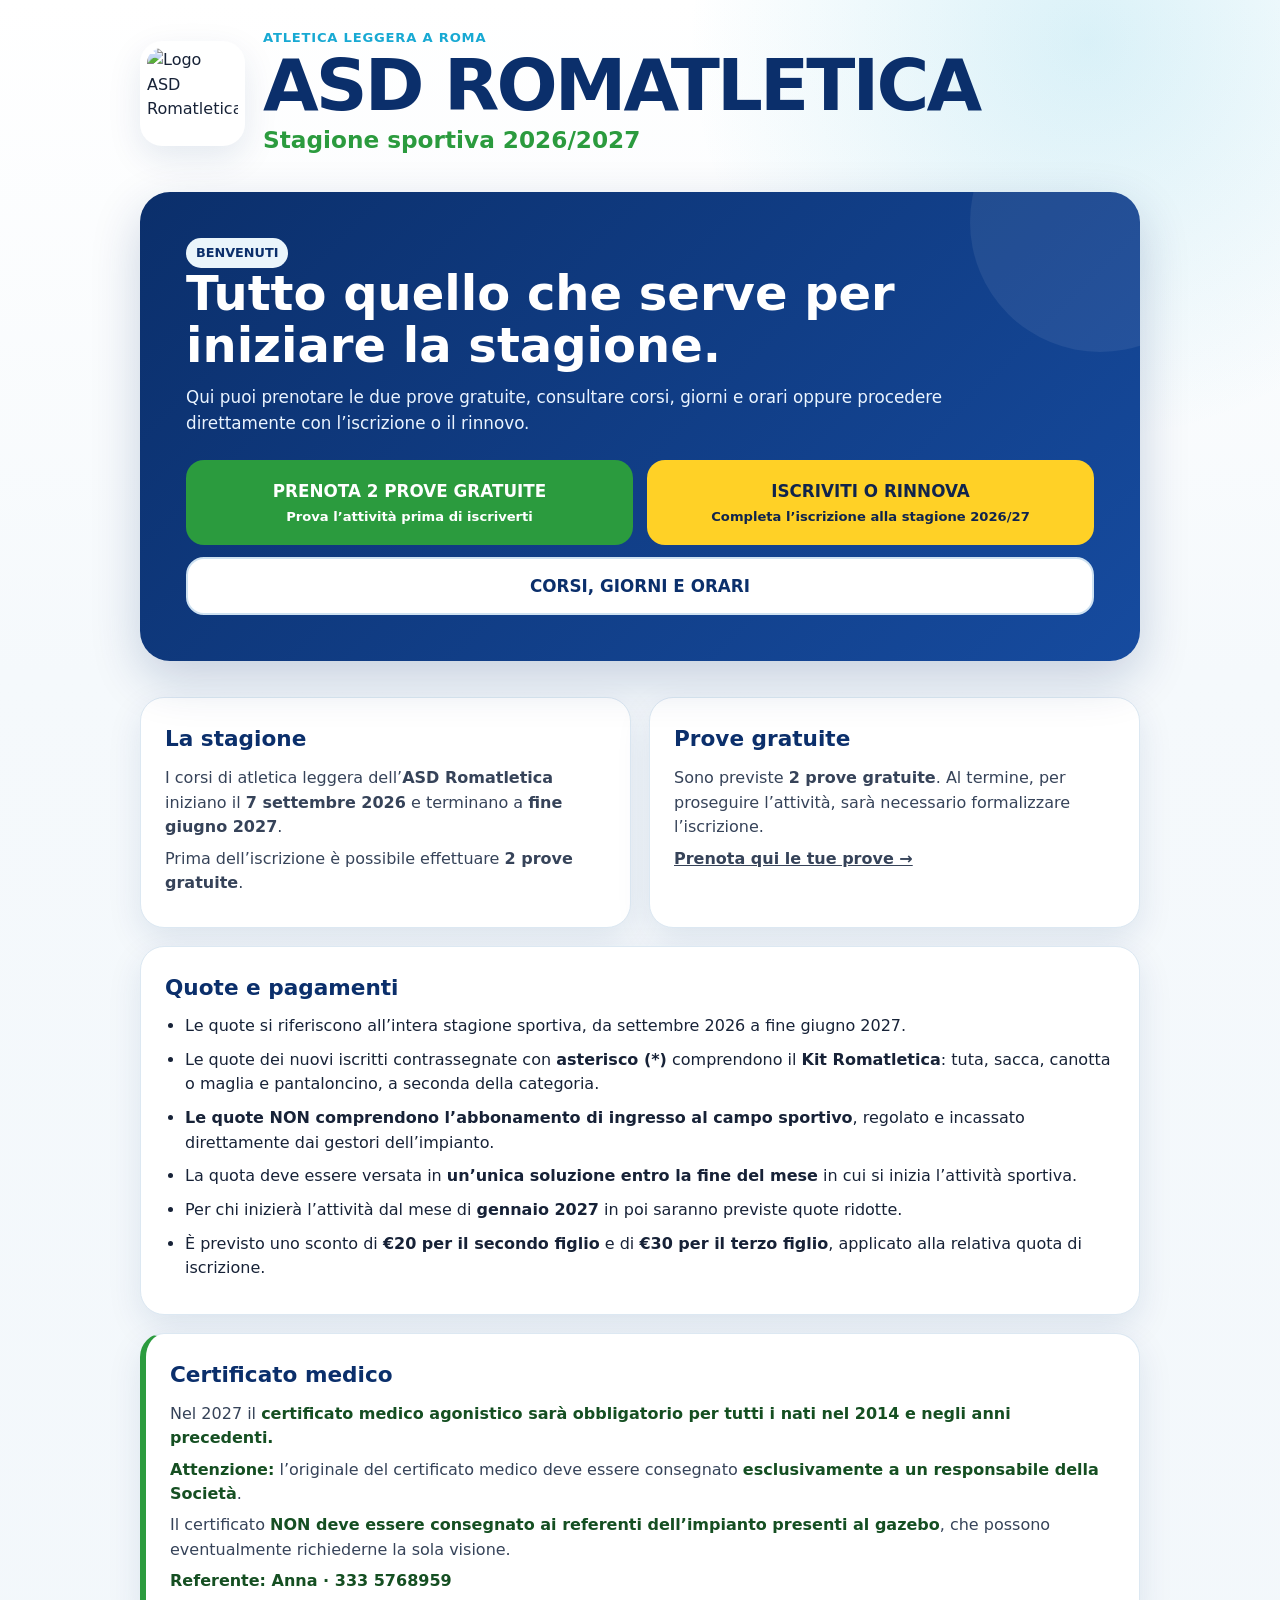
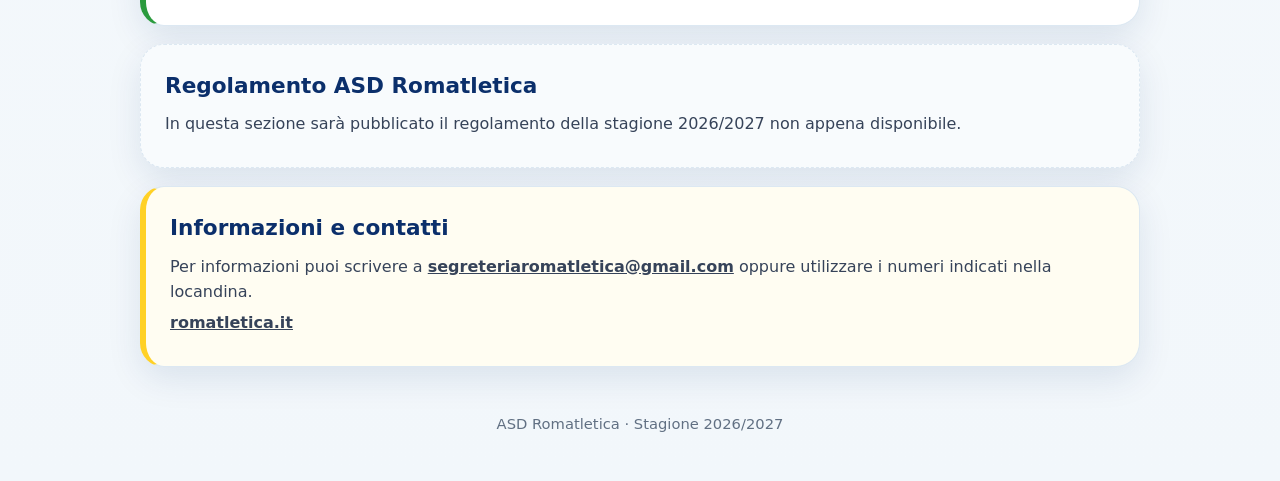
==== benvenuto/index.html @ 59a80143 "Aggiunge hub benvenuto Romatletica 2026-27" ====
<!doctype html>
<html lang="it">
<head>
<meta charset="utf-8">
<meta name="viewport" content="width=device-width,initial-scale=1">
<meta name="theme-color" content="#0b2f6b">
<meta name="description" content="ASD Romatletica - corsi di atletica leggera, prove gratuite, iscrizioni e informazioni per la stagione 2026/2027.">
<title>ASD Romatletica | Stagione 2026/2027</title>
<style>
:root{--blu:#0b2f6b;--blu2:#164b9f;--azz:#18a9d3;--verde:#2b9b3e;--giallo:#ffd126;--txt:#172237;--muted:#617083;--bg:#f2f7fb;--bordo:#dce8f2;--ombra:0 12px 34px rgba(11,47,107,.10)}*{box-sizing:border-box}html{scroll-behavior:smooth}body{margin:0;font-family:Inter,ui-sans-serif,system-ui,-apple-system,BlinkMacSystemFont,"Segoe UI",sans-serif;color:var(--txt);background:radial-gradient(circle at 85% 2%,rgba(24,169,211,.16),transparent 25rem),linear-gradient(180deg,#fff 0,#f5f9fc 42rem,var(--bg) 100%);line-height:1.55}a{color:inherit}.wrap{width:min(100% - 32px,1000px);margin:auto}header{padding:28px 0 12px}.brand{display:flex;gap:18px;align-items:center}.brand img{width:105px;height:105px;object-fit:contain;background:#fff;border-radius:22px;padding:7px;box-shadow:var(--ombra)}.eyebrow{font-weight:850;color:var(--azz);letter-spacing:.06em;text-transform:uppercase;font-size:.82rem}h1{font-size:clamp(2rem,7vw,4.5rem);line-height:.95;margin:.18rem 0;color:var(--blu);letter-spacing:-.04em}.season{font-size:clamp(1.05rem,3vw,1.45rem);font-weight:800;color:var(--verde)}.hero{padding:22px 0 18px}.hero-card{background:linear-gradient(135deg,var(--blu),var(--blu2));color:#fff;border-radius:30px;padding:clamp(24px,5vw,46px);box-shadow:0 18px 50px rgba(11,47,107,.20);overflow:hidden;position:relative}.hero-card:after{content:"";position:absolute;width:260px;height:260px;border-radius:50%;right:-90px;top:-100px;background:rgba(255,255,255,.07)}.hero h2{font-size:clamp(1.75rem,5vw,3rem);line-height:1.08;margin:0 0 12px}.hero p{max-width:760px;margin:0;font-size:1.05rem;color:#eaf4ff}.actions{display:grid;grid-template-columns:1fr 1fr;gap:14px;margin-top:24px}.btn{display:block;text-decoration:none;border-radius:18px;padding:18px 20px;font-weight:900;text-align:center;font-size:1.05rem;transition:.15s transform}.btn:hover{transform:translateY(-2px)}.btn small{display:block;font-weight:600;font-size:.82rem;margin-top:3px}.prova{background:var(--verde);color:#fff}.iscr{background:var(--giallo);color:#10244c}.info{background:#fff;color:var(--blu);border:2px solid #cfe2f1}.secondary{display:flex;gap:10px;flex-wrap:wrap;margin-top:12px}.secondary .btn{flex:1;min-width:240px;padding:14px}section{padding:18px 0}.grid{display:grid;grid-template-columns:1fr 1fr;gap:18px}.card{background:#fff;border:1px solid var(--bordo);border-radius:24px;padding:24px;box-shadow:var(--ombra)}.card h3{color:var(--blu);font-size:1.35rem;margin:0 0 10px}.card p{margin:.4rem 0;color:#364359}.card ul{margin:.6rem 0 0;padding-left:1.25rem}.card li{margin:.55rem 0}.wide{grid-column:1/-1}.notice{border-left:6px solid var(--giallo);background:#fffdf2}.medical{border-left:6px solid var(--verde)}.medical strong{color:#154f22}.future{border-style:dashed;background:#f8fbfd}.pill{display:inline-block;padding:5px 10px;border-radius:999px;background:#eaf5fb;color:var(--blu);font-weight:800;font-size:.8rem}footer{padding:28px 0 45px;color:var(--muted);text-align:center;font-size:.92rem}footer a{color:var(--blu);font-weight:750}@media(max-width:720px){header{padding-top:18px}.brand{align-items:flex-start}.brand img{width:82px;height:82px;border-radius:18px}.actions,.grid{grid-template-columns:1fr}.wide{grid-column:auto}.hero-card{border-radius:24px}}
</style>
</head>
<body>
<header class="wrap"><div class="brand"><img src="../logo.png" alt="Logo ASD Romatletica"><div><div class="eyebrow">Atletica leggera a Roma</div><h1>ASD ROMATLETICA</h1><div class="season">Stagione sportiva 2026/2027</div></div></div></header>
<main>
<section class="hero"><div class="wrap"><div class="hero-card"><span class="pill">BENVENUTI</span><h2>Tutto quello che serve per iniziare la stagione.</h2><p>Qui puoi prenotare le due prove gratuite, consultare corsi, giorni e orari oppure procedere direttamente con l’iscrizione o il rinnovo.</p><div class="actions"><a class="btn prova" href="https://moduli.golee.it/asd-romatletica/prenota-una-prova-gratuita-per-la-stagione-20262027">PRENOTA 2 PROVE GRATUITE<small>Prova l’attività prima di iscriverti</small></a><a class="btn iscr" href="https://moduli.golee.it/asd-romatletica/iscrizioni-corsi-giovanili-202627">ISCRIVITI O RINNOVA<small>Completa l’iscrizione alla stagione 2026/27</small></a></div><div class="secondary"><a class="btn info" href="https://drive.google.com/drive/folders/1jq340d9ebFmfffUcqirUp4_JqTfQ8ACQ?usp=sharing">CORSI, GIORNI E ORARI</a></div></div></div></section>
<section><div class="wrap grid"><article class="card"><h3>La stagione</h3><p>I corsi di atletica leggera dell’<strong>ASD Romatletica</strong> iniziano il <strong>7 settembre 2026</strong> e terminano a <strong>fine giugno 2027</strong>.</p><p>Prima dell’iscrizione è possibile effettuare <strong>2 prove gratuite</strong>.</p></article><article class="card"><h3>Prove gratuite</h3><p>Sono previste <strong>2 prove gratuite</strong>. Al termine, per proseguire l’attività, sarà necessario formalizzare l’iscrizione.</p><p><a href="https://moduli.golee.it/asd-romatletica/prenota-una-prova-gratuita-per-la-stagione-20262027"><strong>Prenota qui le tue prove →</strong></a></p></article>
<article class="card wide"><h3>Quote e pagamenti</h3><ul><li>Le quote si riferiscono all’intera stagione sportiva, da settembre 2026 a fine giugno 2027.</li><li>Le quote dei nuovi iscritti contrassegnate con <strong>asterisco (*)</strong> comprendono il <strong>Kit Romatletica</strong>: tuta, sacca, canotta o maglia e pantaloncino, a seconda della categoria.</li><li><strong>Le quote NON comprendono l’abbonamento di ingresso al campo sportivo</strong>, regolato e incassato direttamente dai gestori dell’impianto.</li><li>La quota deve essere versata in <strong>un’unica soluzione entro la fine del mese</strong> in cui si inizia l’attività sportiva.</li><li>Per chi inizierà l’attività dal mese di <strong>gennaio 2027</strong> in poi saranno previste quote ridotte.</li><li>È previsto uno sconto di <strong>€20 per il secondo figlio</strong> e di <strong>€30 per il terzo figlio</strong>, applicato alla relativa quota di iscrizione.</li></ul></article>
<article class="card wide medical"><h3>Certificato medico</h3><p>Nel 2027 il <strong>certificato medico agonistico sarà obbligatorio per tutti i nati nel 2014 e negli anni precedenti.</strong></p><p><strong>Attenzione:</strong> l’originale del certificato medico deve essere consegnato <strong>esclusivamente a un responsabile della Società</strong>.</p><p>Il certificato <strong>NON deve essere consegnato ai referenti dell’impianto presenti al gazebo</strong>, che possono eventualmente richiederne la sola visione.</p><p><strong>Referente: Anna · 333 5768959</strong></p></article>
<article class="card wide future"><h3>Regolamento ASD Romatletica</h3><p>In questa sezione sarà pubblicato il regolamento della stagione 2026/2027 non appena disponibile.</p></article>
<article class="card wide notice"><h3>Informazioni e contatti</h3><p>Per informazioni puoi scrivere a <a href="mailto:segreteriaromatletica@gmail.com"><strong>segreteriaromatletica@gmail.com</strong></a> oppure utilizzare i numeri indicati nella locandina.</p><p><a href="https://romatletica.it"><strong>romatletica.it</strong></a></p></article></div></section>
</main><footer class="wrap">ASD Romatletica · Stagione 2026/2027</footer>
</body></html>
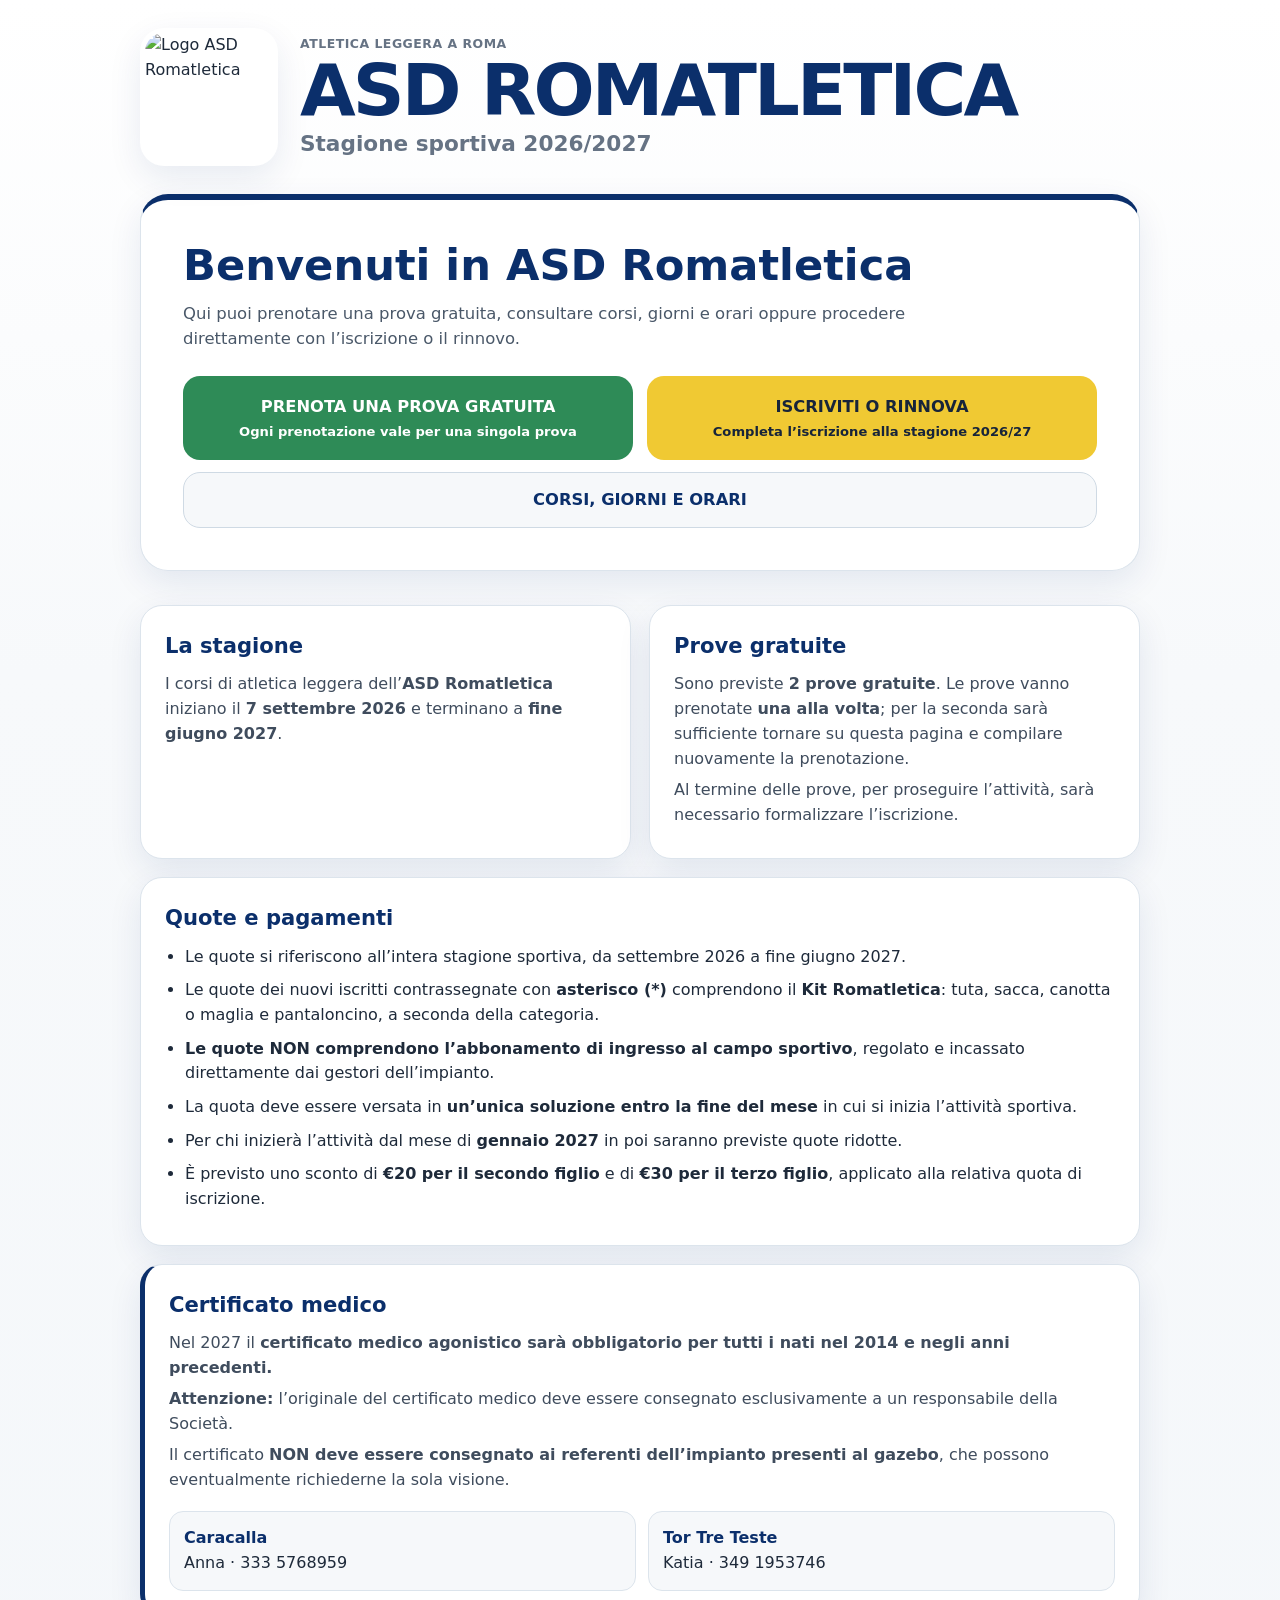
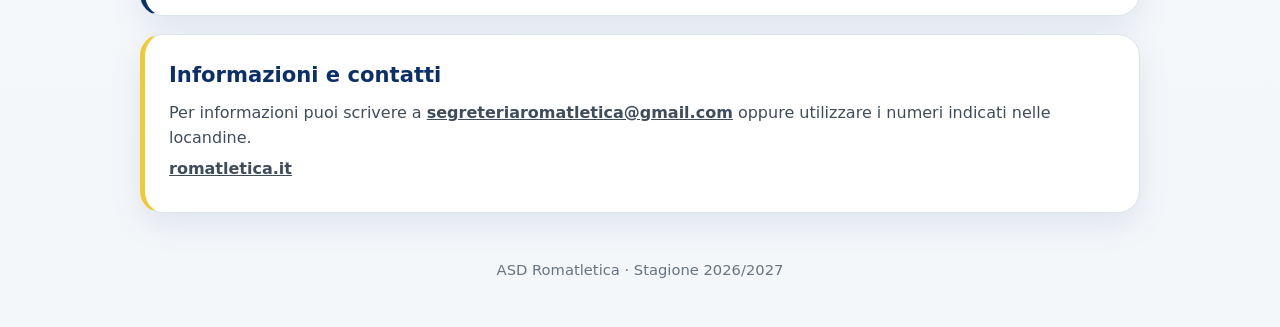
==== commit 462a266d: "Rifinisce hub: grafica più sobria, prova singola, referenti, rimuove regolamento" ====
--- a/benvenuto/index.html
+++ b/benvenuto/index.html
@@ -7,17 +7,13 @@
 <meta name="description" content="ASD Romatletica - corsi di atletica leggera, prove gratuite, iscrizioni e informazioni per la stagione 2026/2027.">
 <title>ASD Romatletica | Stagione 2026/2027</title>
 <style>
-:root{--blu:#0b2f6b;--blu2:#164b9f;--azz:#18a9d3;--verde:#2b9b3e;--giallo:#ffd126;--txt:#172237;--muted:#617083;--bg:#f2f7fb;--bordo:#dce8f2;--ombra:0 12px 34px rgba(11,47,107,.10)}*{box-sizing:border-box}html{scroll-behavior:smooth}body{margin:0;font-family:Inter,ui-sans-serif,system-ui,-apple-system,BlinkMacSystemFont,"Segoe UI",sans-serif;color:var(--txt);background:radial-gradient(circle at 85% 2%,rgba(24,169,211,.16),transparent 25rem),linear-gradient(180deg,#fff 0,#f5f9fc 42rem,var(--bg) 100%);line-height:1.55}a{color:inherit}.wrap{width:min(100% - 32px,1000px);margin:auto}header{padding:28px 0 12px}.brand{display:flex;gap:18px;align-items:center}.brand img{width:105px;height:105px;object-fit:contain;background:#fff;border-radius:22px;padding:7px;box-shadow:var(--ombra)}.eyebrow{font-weight:850;color:var(--azz);letter-spacing:.06em;text-transform:uppercase;font-size:.82rem}h1{font-size:clamp(2rem,7vw,4.5rem);line-height:.95;margin:.18rem 0;color:var(--blu);letter-spacing:-.04em}.season{font-size:clamp(1.05rem,3vw,1.45rem);font-weight:800;color:var(--verde)}.hero{padding:22px 0 18px}.hero-card{background:linear-gradient(135deg,var(--blu),var(--blu2));color:#fff;border-radius:30px;padding:clamp(24px,5vw,46px);box-shadow:0 18px 50px rgba(11,47,107,.20);overflow:hidden;position:relative}.hero-card:after{content:"";position:absolute;width:260px;height:260px;border-radius:50%;right:-90px;top:-100px;background:rgba(255,255,255,.07)}.hero h2{font-size:clamp(1.75rem,5vw,3rem);line-height:1.08;margin:0 0 12px}.hero p{max-width:760px;margin:0;font-size:1.05rem;color:#eaf4ff}.actions{display:grid;grid-template-columns:1fr 1fr;gap:14px;margin-top:24px}.btn{display:block;text-decoration:none;border-radius:18px;padding:18px 20px;font-weight:900;text-align:center;font-size:1.05rem;transition:.15s transform}.btn:hover{transform:translateY(-2px)}.btn small{display:block;font-weight:600;font-size:.82rem;margin-top:3px}.prova{background:var(--verde);color:#fff}.iscr{background:var(--giallo);color:#10244c}.info{background:#fff;color:var(--blu);border:2px solid #cfe2f1}.secondary{display:flex;gap:10px;flex-wrap:wrap;margin-top:12px}.secondary .btn{flex:1;min-width:240px;padding:14px}section{padding:18px 0}.grid{display:grid;grid-template-columns:1fr 1fr;gap:18px}.card{background:#fff;border:1px solid var(--bordo);border-radius:24px;padding:24px;box-shadow:var(--ombra)}.card h3{color:var(--blu);font-size:1.35rem;margin:0 0 10px}.card p{margin:.4rem 0;color:#364359}.card ul{margin:.6rem 0 0;padding-left:1.25rem}.card li{margin:.55rem 0}.wide{grid-column:1/-1}.notice{border-left:6px solid var(--giallo);background:#fffdf2}.medical{border-left:6px solid var(--verde)}.medical strong{color:#154f22}.future{border-style:dashed;background:#f8fbfd}.pill{display:inline-block;padding:5px 10px;border-radius:999px;background:#eaf5fb;color:var(--blu);font-weight:800;font-size:.8rem}footer{padding:28px 0 45px;color:var(--muted);text-align:center;font-size:.92rem}footer a{color:var(--blu);font-weight:750}@media(max-width:720px){header{padding-top:18px}.brand{align-items:flex-start}.brand img{width:82px;height:82px;border-radius:18px}.actions,.grid{grid-template-columns:1fr}.wide{grid-column:auto}.hero-card{border-radius:24px}}
+:root{--blu:#0b2f6b;--blu2:#174483;--verde:#2e8b57;--giallo:#f0c933;--testo:#1e2a3a;--muted:#667384;--bg:#f4f7fa;--card:#ffffff;--bordo:#dce4ec;--ombra:0 12px 34px rgba(11,47,107,.09)}*{box-sizing:border-box}html{scroll-behavior:smooth}body{margin:0;font-family:Inter,ui-sans-serif,system-ui,-apple-system,BlinkMacSystemFont,"Segoe UI",sans-serif;color:var(--testo);background:linear-gradient(180deg,#fff 0,#f7f9fb 42rem,var(--bg) 100%);line-height:1.55}a{color:inherit}.wrap{width:min(100% - 32px,1000px);margin:auto}header{padding:28px 0 8px}.brand{display:flex;gap:22px;align-items:center}.brand img{width:138px;height:138px;object-fit:contain;background:#fff;border-radius:24px;padding:5px;box-shadow:var(--ombra)}.eyebrow{font-weight:750;color:var(--muted);letter-spacing:.04em;text-transform:uppercase;font-size:.78rem}h1{font-size:clamp(2.15rem,7vw,4.5rem);line-height:.95;margin:.18rem 0;color:var(--blu);letter-spacing:-.04em}.season{font-size:clamp(1rem,3vw,1.35rem);font-weight:750;color:var(--muted)}.hero{padding:20px 0 16px}.hero-card{background:#fff;border:1px solid var(--bordo);border-top:6px solid var(--blu);border-radius:28px;padding:clamp(24px,5vw,42px);box-shadow:var(--ombra)}.hero h2{font-size:clamp(1.65rem,5vw,2.7rem);line-height:1.08;margin:0 0 12px;color:var(--blu)}.hero p{max-width:760px;margin:0;color:#4a5869;font-size:1.03rem}.actions{display:grid;grid-template-columns:1fr 1fr;gap:14px;margin-top:24px}.btn{display:block;text-decoration:none;border-radius:17px;padding:18px 20px;font-weight:850;text-align:center;font-size:1.02rem;transition:.15s transform}.btn:hover{transform:translateY(-2px)}.btn small{display:block;font-weight:600;font-size:.82rem;margin-top:3px}.prova{background:var(--verde);color:#fff}.iscr{background:var(--giallo);color:#17243a}.info{background:#f6f8fa;color:var(--blu);border:1px solid #cfdae4}.secondary{display:flex;gap:10px;flex-wrap:wrap;margin-top:12px}.secondary .btn{flex:1;min-width:240px;padding:14px}section{padding:18px 0}.grid{display:grid;grid-template-columns:1fr 1fr;gap:18px}.card{background:var(--card);border:1px solid var(--bordo);border-radius:22px;padding:24px;box-shadow:var(--ombra)}.card h3{color:var(--blu);font-size:1.32rem;margin:0 0 10px}.card p{margin:.4rem 0;color:#3f4c5d}.card ul{margin:.6rem 0 0;padding-left:1.25rem}.card li{margin:.55rem 0}.wide{grid-column:1/-1}.notice{border-left:5px solid var(--giallo)}.medical{border-left:5px solid var(--blu)}.referenti{display:grid;grid-template-columns:1fr 1fr;gap:12px;margin-top:18px}.ref{background:#f6f8fa;border:1px solid var(--bordo);border-radius:14px;padding:14px}.ref strong{display:block;color:var(--blu)}footer{padding:28px 0 45px;color:var(--muted);text-align:center;font-size:.92rem}footer a{color:var(--blu);font-weight:750}@media(max-width:720px){header{padding-top:18px}.brand{align-items:center;gap:15px}.brand img{width:108px;height:108px;border-radius:20px}.actions,.grid,.referenti{grid-template-columns:1fr}.wide{grid-column:auto}.hero-card{border-radius:22px}}
 </style>
 </head>
 <body>
 <header class="wrap"><div class="brand"><img src="../logo.png" alt="Logo ASD Romatletica"><div><div class="eyebrow">Atletica leggera a Roma</div><h1>ASD ROMATLETICA</h1><div class="season">Stagione sportiva 2026/2027</div></div></div></header>
 <main>
-<section class="hero"><div class="wrap"><div class="hero-card"><span class="pill">BENVENUTI</span><h2>Tutto quello che serve per iniziare la stagione.</h2><p>Qui puoi prenotare le due prove gratuite, consultare corsi, giorni e orari oppure procedere direttamente con l’iscrizione o il rinnovo.</p><div class="actions"><a class="btn prova" href="https://moduli.golee.it/asd-romatletica/prenota-una-prova-gratuita-per-la-stagione-20262027">PRENOTA 2 PROVE GRATUITE<small>Prova l’attività prima di iscriverti</small></a><a class="btn iscr" href="https://moduli.golee.it/asd-romatletica/iscrizioni-corsi-giovanili-202627">ISCRIVITI O RINNOVA<small>Completa l’iscrizione alla stagione 2026/27</small></a></div><div class="secondary"><a class="btn info" href="https://drive.google.com/drive/folders/1jq340d9ebFmfffUcqirUp4_JqTfQ8ACQ?usp=sharing">CORSI, GIORNI E ORARI</a></div></div></div></section>
-<section><div class="wrap grid"><article class="card"><h3>La stagione</h3><p>I corsi di atletica leggera dell’<strong>ASD Romatletica</strong> iniziano il <strong>7 settembre 2026</strong> e terminano a <strong>fine giugno 2027</strong>.</p><p>Prima dell’iscrizione è possibile effettuare <strong>2 prove gratuite</strong>.</p></article><article class="card"><h3>Prove gratuite</h3><p>Sono previste <strong>2 prove gratuite</strong>. Al termine, per proseguire l’attività, sarà necessario formalizzare l’iscrizione.</p><p><a href="https://moduli.golee.it/asd-romatletica/prenota-una-prova-gratuita-per-la-stagione-20262027"><strong>Prenota qui le tue prove →</strong></a></p></article>
-<article class="card wide"><h3>Quote e pagamenti</h3><ul><li>Le quote si riferiscono all’intera stagione sportiva, da settembre 2026 a fine giugno 2027.</li><li>Le quote dei nuovi iscritti contrassegnate con <strong>asterisco (*)</strong> comprendono il <strong>Kit Romatletica</strong>: tuta, sacca, canotta o maglia e pantaloncino, a seconda della categoria.</li><li><strong>Le quote NON comprendono l’abbonamento di ingresso al campo sportivo</strong>, regolato e incassato direttamente dai gestori dell’impianto.</li><li>La quota deve essere versata in <strong>un’unica soluzione entro la fine del mese</strong> in cui si inizia l’attività sportiva.</li><li>Per chi inizierà l’attività dal mese di <strong>gennaio 2027</strong> in poi saranno previste quote ridotte.</li><li>È previsto uno sconto di <strong>€20 per il secondo figlio</strong> e di <strong>€30 per il terzo figlio</strong>, applicato alla relativa quota di iscrizione.</li></ul></article>
-<article class="card wide medical"><h3>Certificato medico</h3><p>Nel 2027 il <strong>certificato medico agonistico sarà obbligatorio per tutti i nati nel 2014 e negli anni precedenti.</strong></p><p><strong>Attenzione:</strong> l’originale del certificato medico deve essere consegnato <strong>esclusivamente a un responsabile della Società</strong>.</p><p>Il certificato <strong>NON deve essere consegnato ai referenti dell’impianto presenti al gazebo</strong>, che possono eventualmente richiederne la sola visione.</p><p><strong>Referente: Anna · 333 5768959</strong></p></article>
-<article class="card wide future"><h3>Regolamento ASD Romatletica</h3><p>In questa sezione sarà pubblicato il regolamento della stagione 2026/2027 non appena disponibile.</p></article>
-<article class="card wide notice"><h3>Informazioni e contatti</h3><p>Per informazioni puoi scrivere a <a href="mailto:segreteriaromatletica@gmail.com"><strong>segreteriaromatletica@gmail.com</strong></a> oppure utilizzare i numeri indicati nella locandina.</p><p><a href="https://romatletica.it"><strong>romatletica.it</strong></a></p></article></div></section>
+<section class="hero"><div class="wrap"><div class="hero-card"><h2>Benvenuti in ASD Romatletica</h2><p>Qui puoi prenotare una prova gratuita, consultare corsi, giorni e orari oppure procedere direttamente con l’iscrizione o il rinnovo.</p><div class="actions"><a class="btn prova" href="https://moduli.golee.it/asd-romatletica/prenota-una-prova-gratuita-per-la-stagione-20262027">PRENOTA UNA PROVA GRATUITA<small>Ogni prenotazione vale per una singola prova</small></a><a class="btn iscr" href="https://moduli.golee.it/asd-romatletica/iscrizioni-corsi-giovanili-202627">ISCRIVITI O RINNOVA<small>Completa l’iscrizione alla stagione 2026/27</small></a></div><div class="secondary"><a class="btn info" href="https://drive.google.com/drive/folders/1jq340d9ebFmfffUcqirUp4_JqTfQ8ACQ?usp=sharing">CORSI, GIORNI E ORARI</a></div></div></div></section>
+<section><div class="wrap grid"><article class="card"><h3>La stagione</h3><p>I corsi di atletica leggera dell’<strong>ASD Romatletica</strong> iniziano il <strong>7 settembre 2026</strong> e terminano a <strong>fine giugno 2027</strong>.</p></article><article class="card"><h3>Prove gratuite</h3><p>Sono previste <strong>2 prove gratuite</strong>. Le prove vanno prenotate <strong>una alla volta</strong>; per la seconda sarà sufficiente tornare su questa pagina e compilare nuovamente la prenotazione.</p><p>Al termine delle prove, per proseguire l’attività, sarà necessario formalizzare l’iscrizione.</p></article><article class="card wide"><h3>Quote e pagamenti</h3><ul><li>Le quote si riferiscono all’intera stagione sportiva, da settembre 2026 a fine giugno 2027.</li><li>Le quote dei nuovi iscritti contrassegnate con <strong>asterisco (*)</strong> comprendono il <strong>Kit Romatletica</strong>: tuta, sacca, canotta o maglia e pantaloncino, a seconda della categoria.</li><li><strong>Le quote NON comprendono l’abbonamento di ingresso al campo sportivo</strong>, regolato e incassato direttamente dai gestori dell’impianto.</li><li>La quota deve essere versata in <strong>un’unica soluzione entro la fine del mese</strong> in cui si inizia l’attività sportiva.</li><li>Per chi inizierà l’attività dal mese di <strong>gennaio 2027</strong> in poi saranno previste quote ridotte.</li><li>È previsto uno sconto di <strong>€20 per il secondo figlio</strong> e di <strong>€30 per il terzo figlio</strong>, applicato alla relativa quota di iscrizione.</li></ul></article><article class="card wide medical"><h3>Certificato medico</h3><p>Nel 2027 il <strong>certificato medico agonistico sarà obbligatorio per tutti i nati nel 2014 e negli anni precedenti.</strong></p><p><strong>Attenzione:</strong> l’originale del certificato medico deve essere consegnato esclusivamente a un responsabile della Società.</p><p>Il certificato <strong>NON deve essere consegnato ai referenti dell’impianto presenti al gazebo</strong>, che possono eventualmente richiederne la sola visione.</p><div class="referenti"><div class="ref"><strong>Caracalla</strong>Anna · 333 5768959</div><div class="ref"><strong>Tor Tre Teste</strong>Katia · 349 1953746</div></div></article><article class="card wide notice"><h3>Informazioni e contatti</h3><p>Per informazioni puoi scrivere a <a href="mailto:segreteriaromatletica@gmail.com"><strong>segreteriaromatletica@gmail.com</strong></a> oppure utilizzare i numeri indicati nelle locandine.</p><p><a href="https://romatletica.it"><strong>romatletica.it</strong></a></p></article></div></section>
 </main><footer class="wrap">ASD Romatletica · Stagione 2026/2027</footer>
 </body></html>
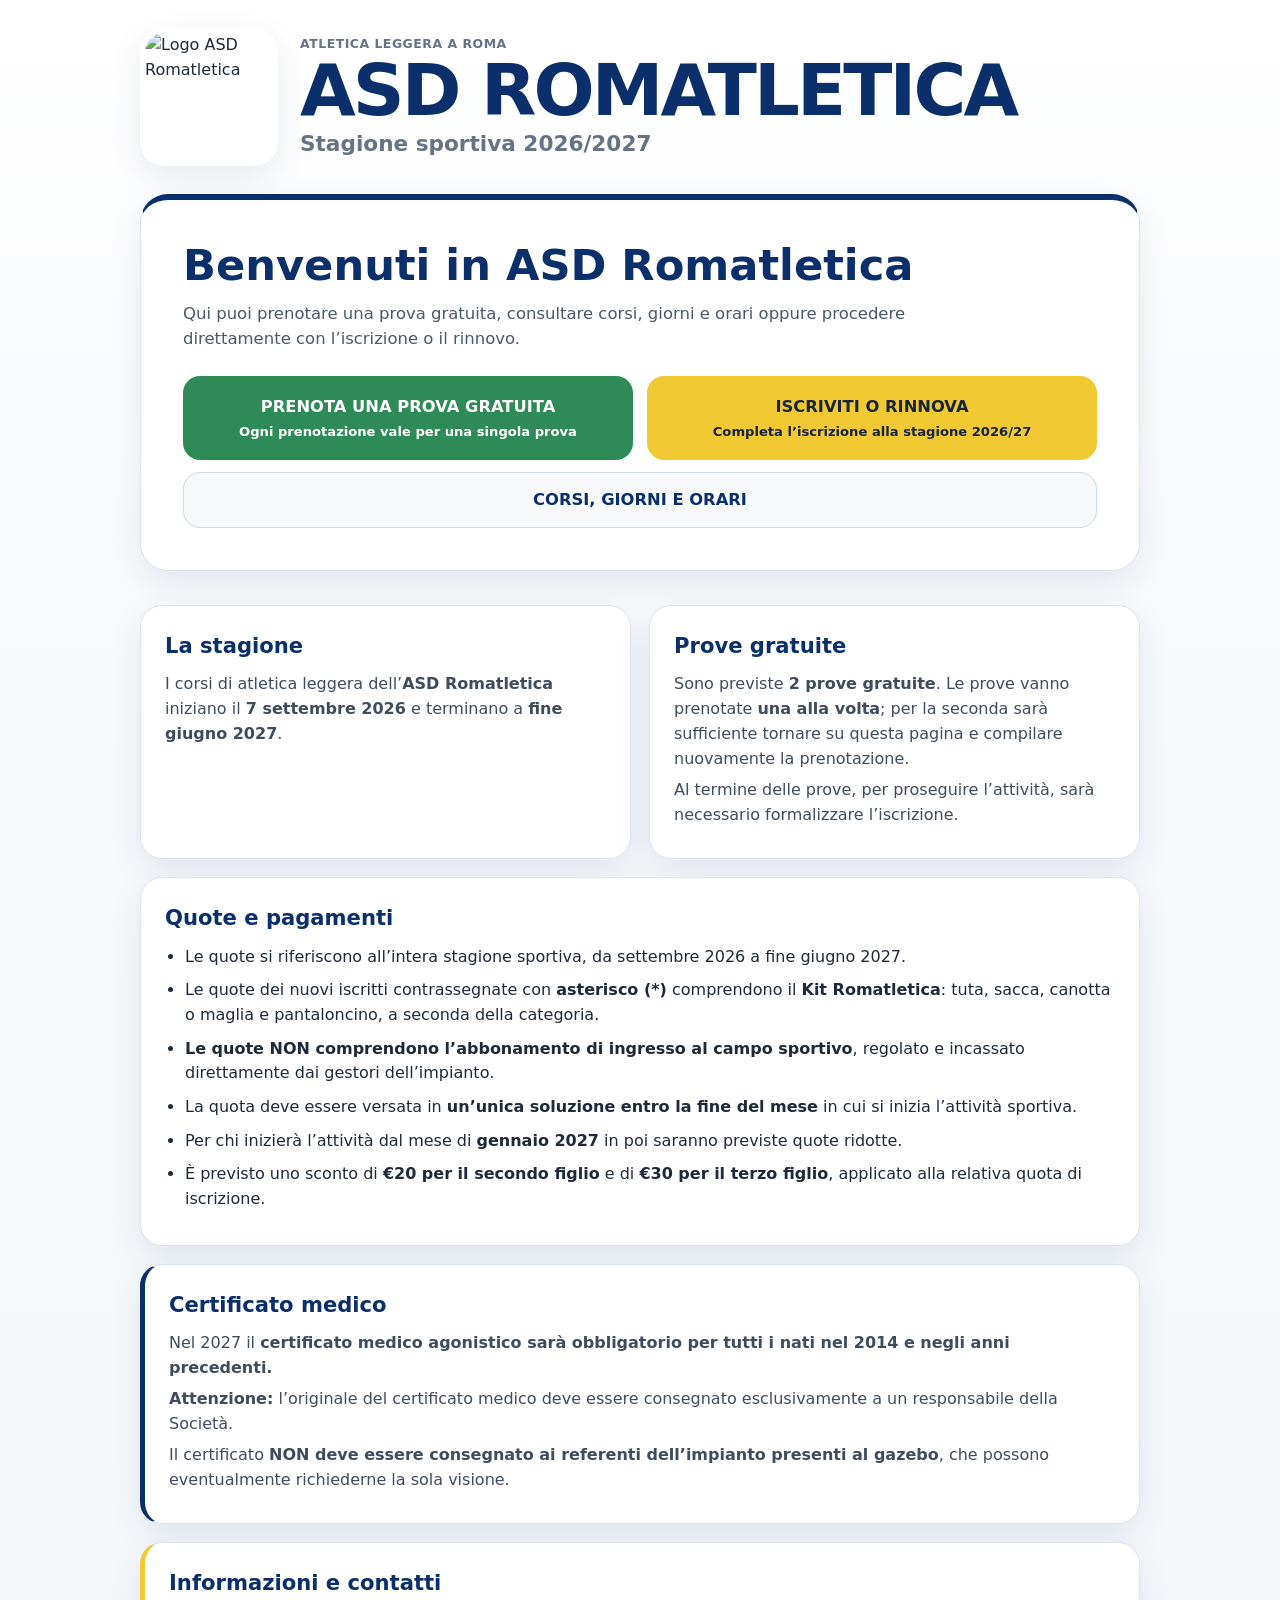
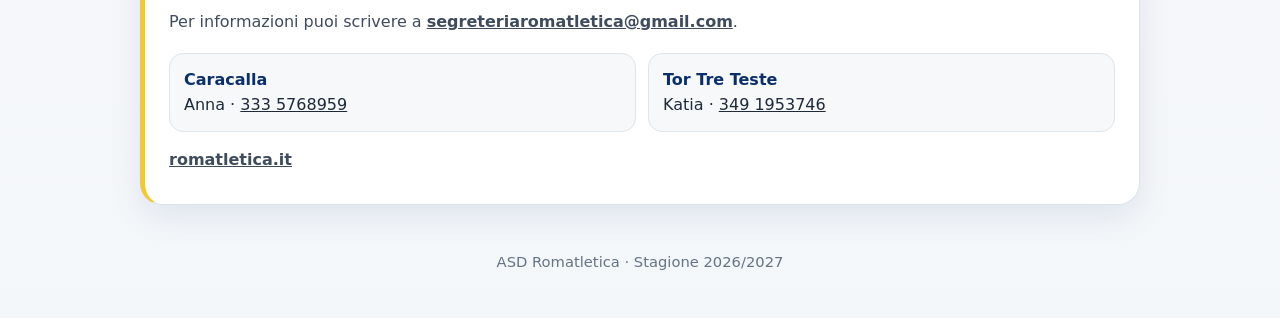
==== commit d9a7e21a: "Sposta referenti nella sezione contatti" ====
--- a/benvenuto/index.html
+++ b/benvenuto/index.html
@@ -14,6 +14,6 @@
 <header class="wrap"><div class="brand"><img src="../logo.png" alt="Logo ASD Romatletica"><div><div class="eyebrow">Atletica leggera a Roma</div><h1>ASD ROMATLETICA</h1><div class="season">Stagione sportiva 2026/2027</div></div></div></header>
 <main>
 <section class="hero"><div class="wrap"><div class="hero-card"><h2>Benvenuti in ASD Romatletica</h2><p>Qui puoi prenotare una prova gratuita, consultare corsi, giorni e orari oppure procedere direttamente con l’iscrizione o il rinnovo.</p><div class="actions"><a class="btn prova" href="https://moduli.golee.it/asd-romatletica/prenota-una-prova-gratuita-per-la-stagione-20262027">PRENOTA UNA PROVA GRATUITA<small>Ogni prenotazione vale per una singola prova</small></a><a class="btn iscr" href="https://moduli.golee.it/asd-romatletica/iscrizioni-corsi-giovanili-202627">ISCRIVITI O RINNOVA<small>Completa l’iscrizione alla stagione 2026/27</small></a></div><div class="secondary"><a class="btn info" href="https://drive.google.com/drive/folders/1jq340d9ebFmfffUcqirUp4_JqTfQ8ACQ?usp=sharing">CORSI, GIORNI E ORARI</a></div></div></div></section>
-<section><div class="wrap grid"><article class="card"><h3>La stagione</h3><p>I corsi di atletica leggera dell’<strong>ASD Romatletica</strong> iniziano il <strong>7 settembre 2026</strong> e terminano a <strong>fine giugno 2027</strong>.</p></article><article class="card"><h3>Prove gratuite</h3><p>Sono previste <strong>2 prove gratuite</strong>. Le prove vanno prenotate <strong>una alla volta</strong>; per la seconda sarà sufficiente tornare su questa pagina e compilare nuovamente la prenotazione.</p><p>Al termine delle prove, per proseguire l’attività, sarà necessario formalizzare l’iscrizione.</p></article><article class="card wide"><h3>Quote e pagamenti</h3><ul><li>Le quote si riferiscono all’intera stagione sportiva, da settembre 2026 a fine giugno 2027.</li><li>Le quote dei nuovi iscritti contrassegnate con <strong>asterisco (*)</strong> comprendono il <strong>Kit Romatletica</strong>: tuta, sacca, canotta o maglia e pantaloncino, a seconda della categoria.</li><li><strong>Le quote NON comprendono l’abbonamento di ingresso al campo sportivo</strong>, regolato e incassato direttamente dai gestori dell’impianto.</li><li>La quota deve essere versata in <strong>un’unica soluzione entro la fine del mese</strong> in cui si inizia l’attività sportiva.</li><li>Per chi inizierà l’attività dal mese di <strong>gennaio 2027</strong> in poi saranno previste quote ridotte.</li><li>È previsto uno sconto di <strong>€20 per il secondo figlio</strong> e di <strong>€30 per il terzo figlio</strong>, applicato alla relativa quota di iscrizione.</li></ul></article><article class="card wide medical"><h3>Certificato medico</h3><p>Nel 2027 il <strong>certificato medico agonistico sarà obbligatorio per tutti i nati nel 2014 e negli anni precedenti.</strong></p><p><strong>Attenzione:</strong> l’originale del certificato medico deve essere consegnato esclusivamente a un responsabile della Società.</p><p>Il certificato <strong>NON deve essere consegnato ai referenti dell’impianto presenti al gazebo</strong>, che possono eventualmente richiederne la sola visione.</p><div class="referenti"><div class="ref"><strong>Caracalla</strong>Anna · 333 5768959</div><div class="ref"><strong>Tor Tre Teste</strong>Katia · 349 1953746</div></div></article><article class="card wide notice"><h3>Informazioni e contatti</h3><p>Per informazioni puoi scrivere a <a href="mailto:segreteriaromatletica@gmail.com"><strong>segreteriaromatletica@gmail.com</strong></a> oppure utilizzare i numeri indicati nelle locandine.</p><p><a href="https://romatletica.it"><strong>romatletica.it</strong></a></p></article></div></section>
+<section><div class="wrap grid"><article class="card"><h3>La stagione</h3><p>I corsi di atletica leggera dell’<strong>ASD Romatletica</strong> iniziano il <strong>7 settembre 2026</strong> e terminano a <strong>fine giugno 2027</strong>.</p></article><article class="card"><h3>Prove gratuite</h3><p>Sono previste <strong>2 prove gratuite</strong>. Le prove vanno prenotate <strong>una alla volta</strong>; per la seconda sarà sufficiente tornare su questa pagina e compilare nuovamente la prenotazione.</p><p>Al termine delle prove, per proseguire l’attività, sarà necessario formalizzare l’iscrizione.</p></article><article class="card wide"><h3>Quote e pagamenti</h3><ul><li>Le quote si riferiscono all’intera stagione sportiva, da settembre 2026 a fine giugno 2027.</li><li>Le quote dei nuovi iscritti contrassegnate con <strong>asterisco (*)</strong> comprendono il <strong>Kit Romatletica</strong>: tuta, sacca, canotta o maglia e pantaloncino, a seconda della categoria.</li><li><strong>Le quote NON comprendono l’abbonamento di ingresso al campo sportivo</strong>, regolato e incassato direttamente dai gestori dell’impianto.</li><li>La quota deve essere versata in <strong>un’unica soluzione entro la fine del mese</strong> in cui si inizia l’attività sportiva.</li><li>Per chi inizierà l’attività dal mese di <strong>gennaio 2027</strong> in poi saranno previste quote ridotte.</li><li>È previsto uno sconto di <strong>€20 per il secondo figlio</strong> e di <strong>€30 per il terzo figlio</strong>, applicato alla relativa quota di iscrizione.</li></ul></article><article class="card wide medical"><h3>Certificato medico</h3><p>Nel 2027 il <strong>certificato medico agonistico sarà obbligatorio per tutti i nati nel 2014 e negli anni precedenti.</strong></p><p><strong>Attenzione:</strong> l’originale del certificato medico deve essere consegnato esclusivamente a un responsabile della Società.</p><p>Il certificato <strong>NON deve essere consegnato ai referenti dell’impianto presenti al gazebo</strong>, che possono eventualmente richiederne la sola visione.</p></article><article class="card wide notice"><h3>Informazioni e contatti</h3><p>Per informazioni puoi scrivere a <a href="mailto:segreteriaromatletica@gmail.com"><strong>segreteriaromatletica@gmail.com</strong></a>.</p><div class="referenti"><div class="ref"><strong>Caracalla</strong>Anna · <a href="tel:+393335768959">333 5768959</a></div><div class="ref"><strong>Tor Tre Teste</strong>Katia · <a href="tel:+393491953746">349 1953746</a></div></div><p style="margin-top:16px"><a href="https://romatletica.it"><strong>romatletica.it</strong></a></p></article></div></section>
 </main><footer class="wrap">ASD Romatletica · Stagione 2026/2027</footer>
 </body></html>
